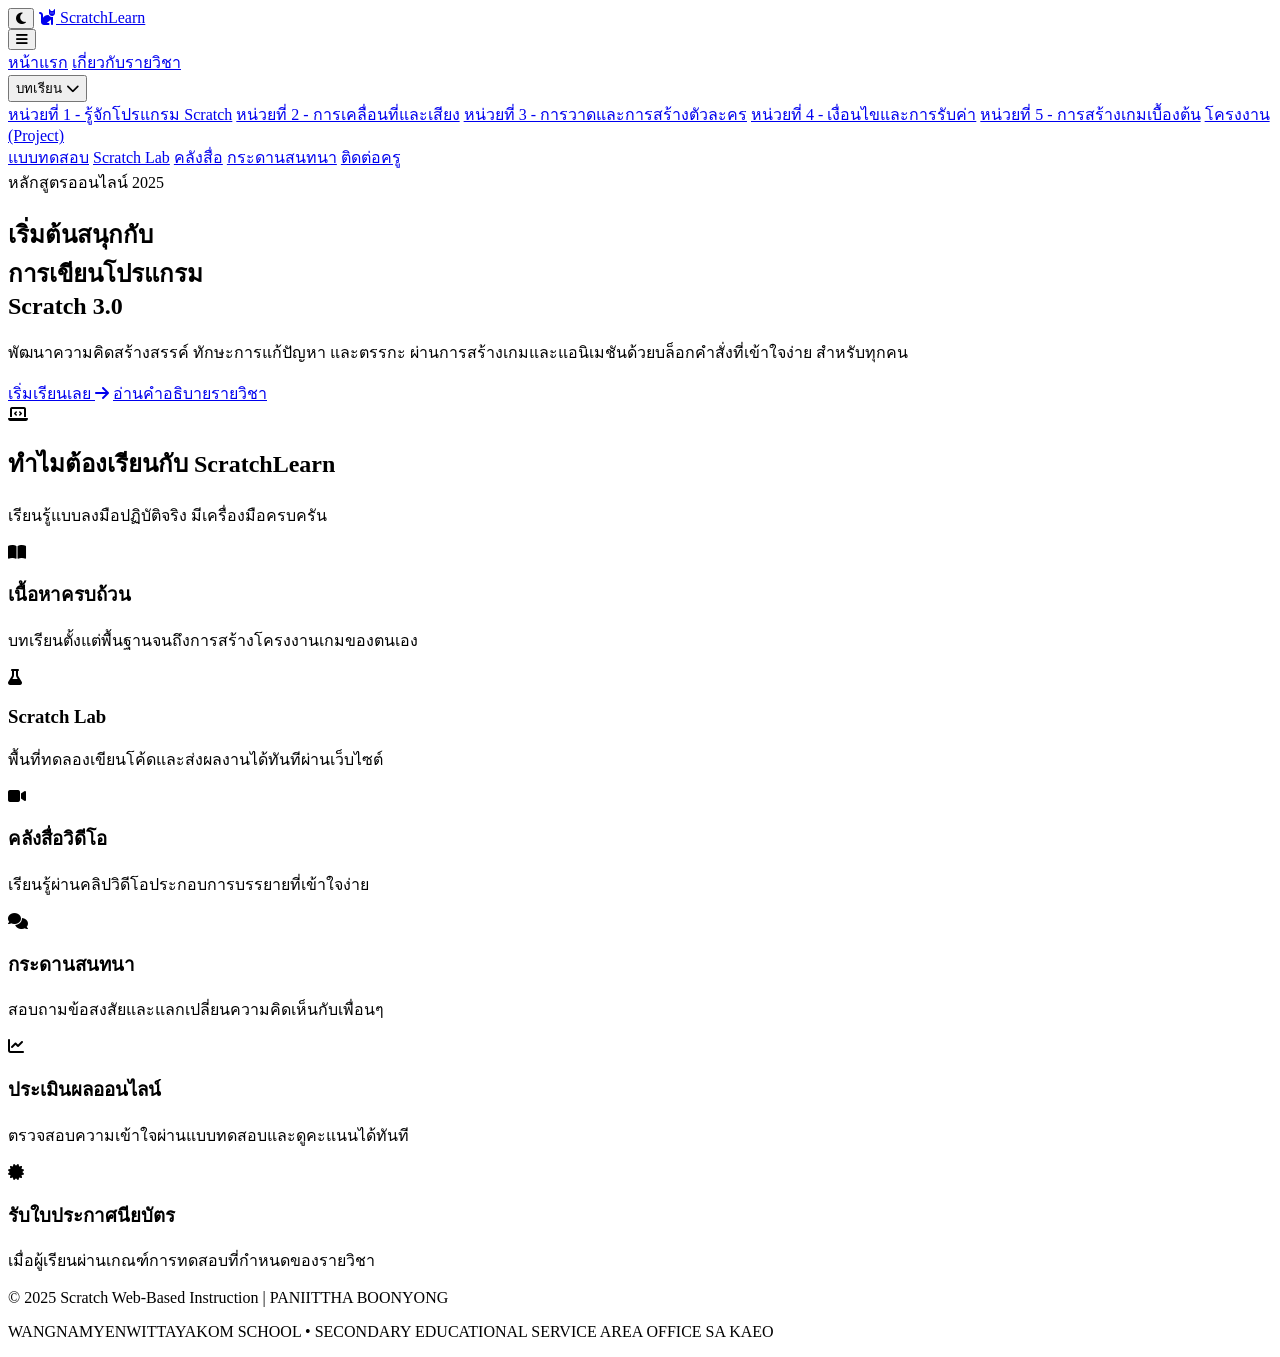
==== index.html @ 7ead74ea "Add files via upload" ====
<!doctype html>
<html lang="th">
  <head>
    <meta charset="UTF-8" />
    <meta name="viewport" content="width=device-width, initial-scale=1.0" />
    
    <!-- Security Meta Tags -->
    <meta http-equiv="Content-Security-Policy" content="default-src 'self'; script-src 'self' 'unsafe-inline' 'unsafe-eval' https://cdnjs.cloudflare.com; style-src 'self' 'unsafe-inline' https://fonts.googleapis.com https://cdnjs.cloudflare.com; font-src 'self' https://fonts.gstatic.com https://cdnjs.cloudflare.com; img-src 'self' data: https: http:; frame-src 'self' https://scratch.mit.edu https://www.youtube.com https://scratch-quest.my.canva.site; connect-src 'self' https://script.google.com https://script.googleusercontent.com;">
    <meta http-equiv="X-Content-Type-Options" content="nosniff">
    <meta http-equiv="X-Frame-Options" content="DENY">
    <meta name="referrer" content="strict-origin-when-cross-origin">

   <title>บทเรียนออนไลน์ Scratch Programming</title>
    <link rel="icon" type="image/jpeg" href="assets/LOGOprofile.jpg">
    <!-- Google Fonts: Kanit -->
    <link rel="preconnect" href="https://fonts.googleapis.com" />
    <link rel="preconnect" href="https://fonts.gstatic.com" crossorigin />
    <link
      href="https://fonts.googleapis.com/css2?family=Kanit:wght@300;400;500;600;700&display=swap"
      rel="stylesheet"
    />
    <!-- FontAwesome for Icons -->
    <link
      rel="stylesheet"
      href="https://cdnjs.cloudflare.com/ajax/libs/font-awesome/6.4.0/css/all.min.css"
    />
    <!-- Custom CSS -->
    <link rel="stylesheet" href="css/style.css" />
  </head>
  <body>
    <!-- Navigation Header -->
    <header class="navbar">
      <div class="container nav-container">
        <!-- Left Group: Toggle + Logo -->
        <div class="left-nav-group">
          <!-- Theme Toggle (Moved to Left) -->
          <button class="theme-toggle left-aligned-toggle" id="theme-toggle" type="button" aria-label="Toggle Dark Mode">
            <i class="fa-solid fa-moon"></i>
          </button>

          <!-- Logo -->
          <a href="index.html" class="logo">
            <i class="fa-solid fa-cat logo-icon"></i>
            <span>Scratch<span class="highlight">Learn</span></span>
          </a>
        </div>

        <!-- Mobile Menu Toggle -->
        <button class="mobile-toggle" id="mobile-toggle">
          <i class="fa-solid fa-bars"></i>
        </button>

        <!-- Navigation Links -->
        <nav class="nav-links" id="nav-links">
          <a href="index.html" class="nav-item active">หน้าแรก</a>
          <a href="about.html" class="nav-item">เกี่ยวกับรายวิชา</a>

          <!-- Dropdown Menu -->
          <div class="nav-item dropdown">
            <button class="dropbtn">
              บทเรียน <i class="fa-solid fa-chevron-down text-sm"></i>
            </button>
            <div class="dropdown-content">
              <a href="unit1.html">หน่วยที่ 1 - รู้จักโปรแกรม Scratch</a>
              <a href="unit2.html">หน่วยที่ 2 - การเคลื่อนที่และเสียง</a>
              <a href="unit3.html">หน่วยที่ 3 - การวาดและการสร้างตัวละคร</a>
              <a href="unit4.html">หน่วยที่ 4 - เงื่อนไขและการรับค่า</a>
              <a href="unit5.html">หน่วยที่ 5 - การสร้างเกมเบื้องต้น</a>
              <a href="project.html">โครงงาน (Project)</a>
            </div>
          </div>

          <a href="quiz.html" class="nav-item">แบบทดสอบ</a>
          <a href="scratch-lab.html" class="nav-item">Scratch Lab</a>
          <a href="media.html" class="nav-item">คลังสื่อ</a>
          <a href="webboard.html" class="nav-item">กระดานสนทนา</a>
          <a href="contact.html" class="nav-item btn-contact">ติดต่อครู</a>
        </nav>
      </div>
    </header>

    <!-- Hero Section -->
    <section class="hero">
      <div class="container hero-container">
        <div class="hero-content">
          <span class="badge">หลักสูตรออนไลน์ 2025</span>
          <h1 class="hero-title">
            เริ่มต้นสนุกกับ<br /><span class="highlight-text"
              >การเขียนโปรแกรม <br />Scratch 3.0</span
            >
          </h1>
          <p class="hero-subtitle">
            พัฒนาความคิดสร้างสรรค์ ทักษะการแก้ปัญหา และตรรกะ
            ผ่านการสร้างเกมและแอนิเมชันด้วยบล็อกคำสั่งที่เข้าใจง่าย สำหรับทุกคน
          </p>
          <div class="hero-buttons">
            <a href="unit1.html" class="btn btn-primary"
              >เริ่มเรียนเลย <i class="fa-solid fa-arrow-right"></i
            ></a>
            <a href="about.html" class="btn btn-outline">อ่านคำอธิบายรายวิชา</a>
          </div>
        </div>
        <div class="hero-image">
          <div class="image-placeholder float-animation">
            <!-- Placeholder using font-awesome to simulate a coding graphic -->
            <i class="fa-solid fa-laptop-code code-icon"></i>
            <div class="block-decoration block-1"></div>
            <div class="block-decoration block-2"></div>
            <div class="block-decoration block-3"></div>
          </div>
        </div>
      </div>
    </section>

    <!-- Features Overview -->
    <section class="features">
      <div class="container">
        <div class="section-header">
          <h2>ทำไมต้องเรียนกับ <span class="highlight">ScratchLearn</span></h2>
          <p>เรียนรู้แบบลงมือปฏิบัติจริง มีเครื่องมือครบครัน</p>
        </div>
        <div class="features-grid">
          <div class="feature-card">
            <div class="feature-icon">
              <i class="fa-solid fa-book-open"></i>
            </div>
            <h3>เนื้อหาครบถ้วน</h3>
            <p>บทเรียนตั้งแต่พื้นฐานจนถึงการสร้างโครงงานเกมของตนเอง</p>
          </div>
          <div class="feature-card">
            <div class="feature-icon"><i class="fa-solid fa-flask"></i></div>
            <h3>Scratch Lab</h3>
            <p>พื้นที่ทดลองเขียนโค้ดและส่งผลงานได้ทันทีผ่านเว็บไซต์</p>
          </div>
          <div class="feature-card">
            <div class="feature-icon"><i class="fa-solid fa-video"></i></div>
            <h3>คลังสื่อวิดีโอ</h3>
            <p>เรียนรู้ผ่านคลิปวิดีโอประกอบการบรรยายที่เข้าใจง่าย</p>
          </div>
          <div class="feature-card">
            <div class="feature-icon"><i class="fa-solid fa-comments"></i></div>
            <h3>กระดานสนทนา</h3>
            <p>สอบถามข้อสงสัยและแลกเปลี่ยนความคิดเห็นกับเพื่อนๆ</p>
          </div>
          <div class="feature-card">
            <div class="feature-icon"><i class="fa-solid fa-chart-line"></i></div>
            <h3>ประเมินผลออนไลน์</h3>
            <p>ตรวจสอบความเข้าใจผ่านแบบทดสอบและดูคะแนนได้ทันที</p>
          </div>
          <div class="feature-card">
            <div class="feature-icon"><i class="fa-solid fa-certificate"></i></div>
            <h3>รับใบประกาศนียบัตร</h3>
            <p>เมื่อผู้เรียนผ่านเกณฑ์การทดสอบที่กำหนดของรายวิชา</p>
          </div>
        </div>
      </div>
    </section>

    <!-- Footer -->
    <footer>
        <div class="container footer-content">
            <div class="footer-line"></div>
            <p class="copyright">© 2025 Scratch Web-Based Instruction | PANIITTHA BOONYONG </p>
            <p class="sub-footer">WANGNAMYENWITTAYAKOM SCHOOL • SECONDARY EDUCATIONAL SERVICE AREA OFFICE SA KAEO</p>
        </div>
    </footer>

    <!-- Custom Script -->
    <script src="js/script.js"></script>
  </body>
</html>
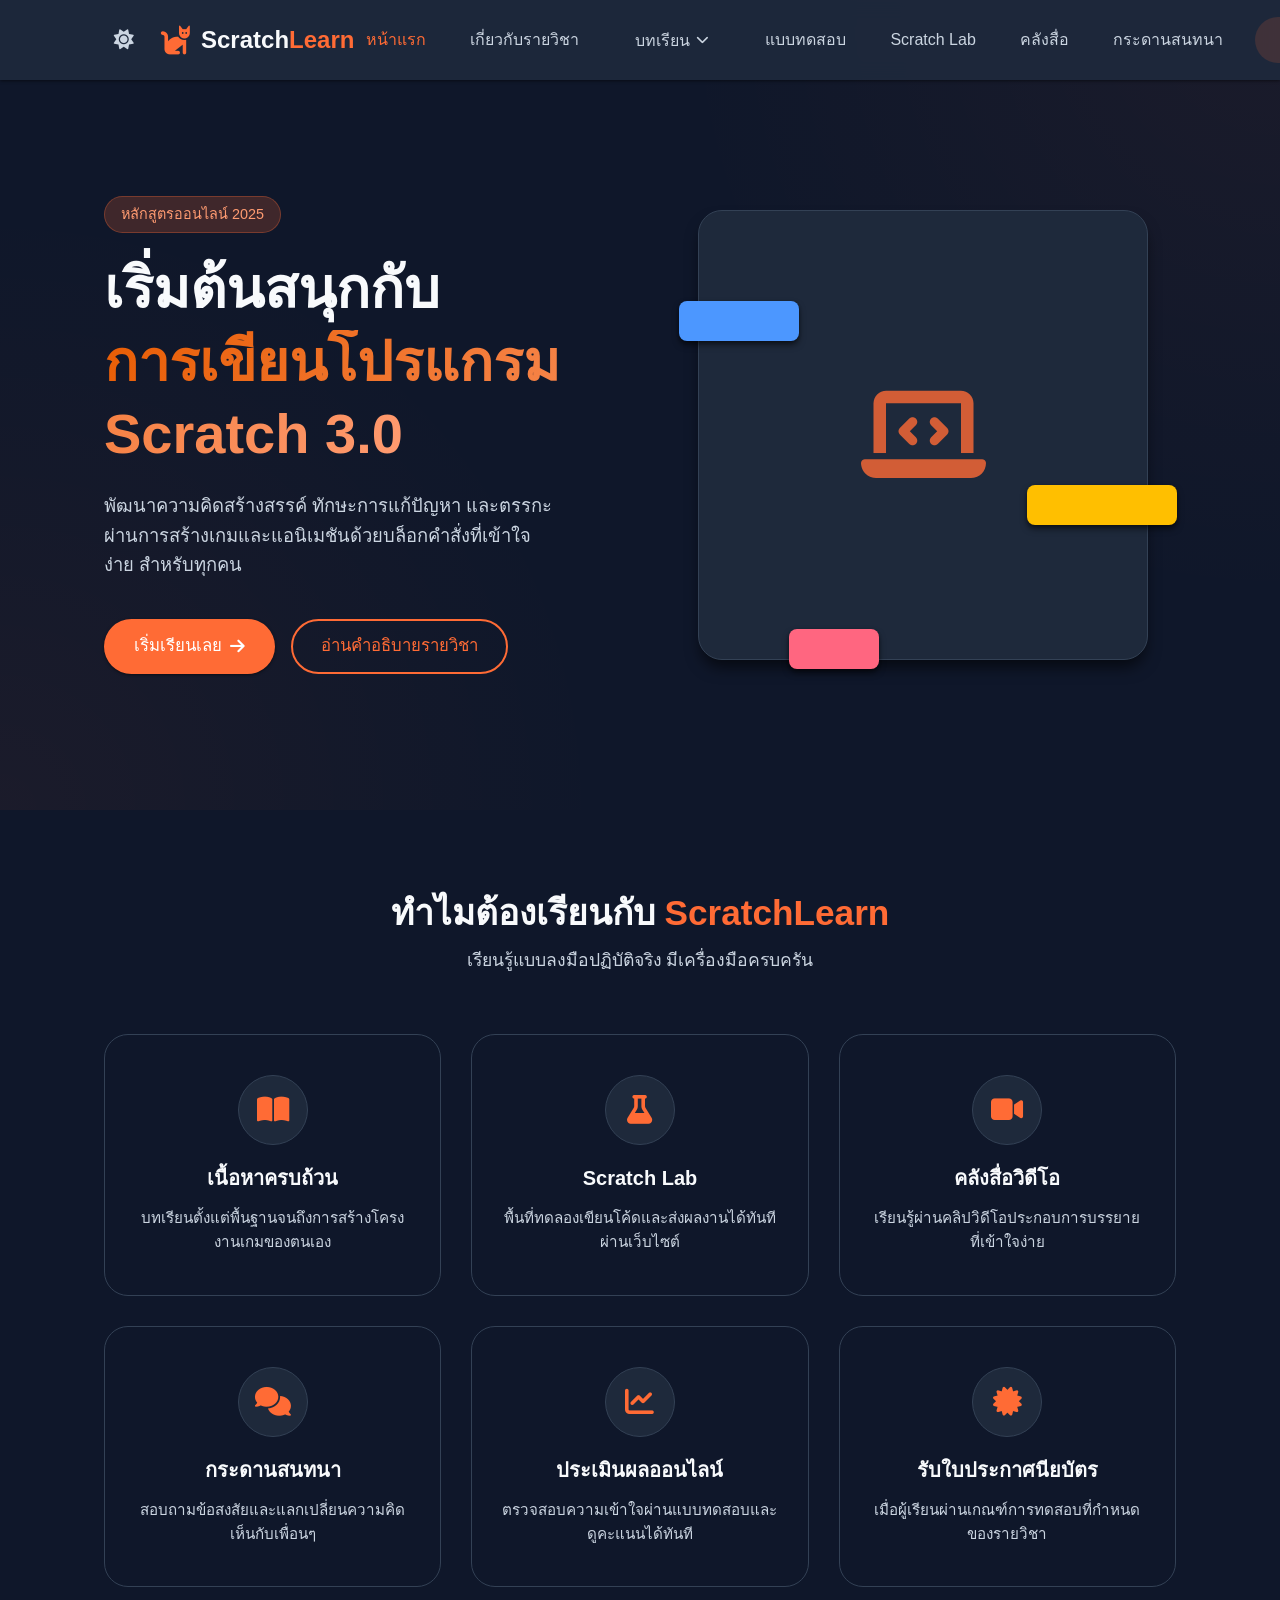
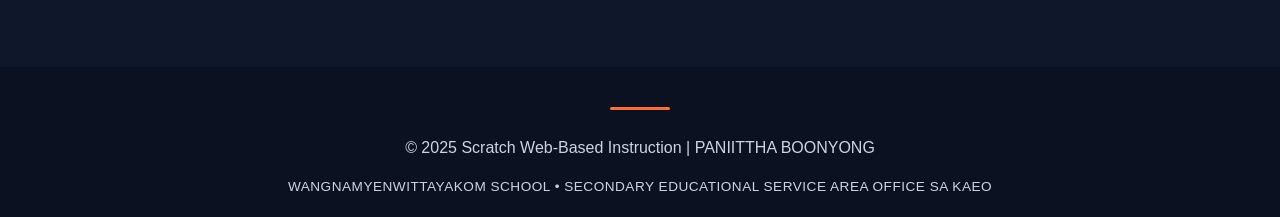
==== commit eb40f6ae: "Update index.html" ====
--- a/index.html
+++ b/index.html
@@ -11,7 +11,7 @@
     <meta name="referrer" content="strict-origin-when-cross-origin">
 
    <title>บทเรียนออนไลน์ Scratch Programming</title>
-    <link rel="icon" type="image/jpeg" href="assets/LOGOprofile.jpg">
+    <link rel="icon" type="image/jpeg" href="assets/LOGOprofile.png">
     <!-- Google Fonts: Kanit -->
     <link rel="preconnect" href="https://fonts.googleapis.com" />
     <link rel="preconnect" href="https://fonts.gstatic.com" crossorigin />
@@ -169,3 +169,4 @@
     <script src="js/script.js"></script>
   </body>
 </html>
+
--- a/css/style.css
+++ b/css/style.css
@@ -0,0 +1,835 @@
+/* =========================================
+   VARIABLES & BASE SETUP
+   ========================================= */
+:root {
+  /* Color Palette: White & Orange */
+  --primary-color: #ff6b35;
+  --primary-dark: #e85d04;
+  --primary-light: #ff9b71;
+  --bg-color: #fafafa;
+  --surface-color: #ffffff;
+
+  --text-main: #2d3748;
+  --text-muted: #718096;
+
+  --border-color: #eddeed; /* Light grey base, subtle */
+  --border-color-light: #e2e8f0;
+
+  --shadow-sm: 0 1px 3px rgba(0, 0, 0, 0.05);
+  --shadow-md: 0 4px 6px rgba(0, 0, 0, 0.05), 0 1px 3px rgba(0, 0, 0, 0.02);
+  --shadow-lg:
+    0 10px 15px -3px rgba(255, 107, 53, 0.15),
+    0 4px 6px -2px rgba(255, 107, 53, 0.05);
+
+  /* Typography */
+  --font-family: "Kanit", sans-serif;
+
+  /* Spacing & Layout */
+  --navbar-height: 80px;
+  --container-width: 1200px;
+  --radius-md: 12px;
+  --radius-lg: 24px;
+  --radius-full: 9999px;
+
+  /* Transitions */
+  --transition-fast: 0.2s ease;
+  --transition-normal: 0.3s ease;
+}
+
+/* =========================================
+   DARK THEME VARIABLES
+   ========================================= */
+[data-theme="dark"] {
+  --bg-color: #0f172a; /* Deeper midnight blue/black */
+  --surface-color: #1e293b; /* Slightly lighter shade for cards and nav */
+
+  --text-main: #f8fafc; /* Crisp white for primary text */
+  --text-muted: #cbd5e1; /* Light grey for secondary text */
+
+  --border-color: #334155;
+  --border-color-light: #334155;
+
+  --shadow-sm: 0 1px 3px rgba(0, 0, 0, 0.5);
+  --shadow-md: 0 4px 6px rgba(0, 0, 0, 0.5), 0 1px 3px rgba(0, 0, 0, 0.3);
+  --shadow-lg: 0 10px 15px -3px rgba(0, 0, 0, 0.6);
+}
+
+* {
+  margin: 0;
+  padding: 0;
+  box-sizing: border-box;
+}
+
+body {
+  font-family: var(--font-family);
+  background-color: var(--bg-color);
+  color: var(--text-main);
+  line-height: 1.6;
+  overflow-x: hidden;
+}
+
+h1,
+h2,
+h3,
+h4,
+h5,
+h6 {
+  color: var(--text-main);
+  font-weight: 600;
+  line-height: 1.3;
+}
+
+a {
+  text-decoration: none;
+  color: inherit;
+  transition: var(--transition-normal);
+}
+
+.container {
+  width: 100%;
+  max-width: var(--container-width);
+  margin: 0 auto;
+  padding: 0 5%;
+}
+
+.highlight {
+  color: var(--primary-color);
+}
+.highlight-text {
+  background: linear-gradient(
+    120deg,
+    var(--primary-dark),
+    var(--primary-light)
+  );
+  -webkit-background-clip: text;
+  background-clip: text;
+  -webkit-text-fill-color: transparent;
+}
+
+.text-sm {
+  font-size: 0.8rem;
+}
+
+/* =========================================
+   BUTTONS
+   ========================================= */
+.btn {
+  display: inline-flex;
+  align-items: center;
+  justify-content: center;
+  gap: 8px;
+  padding: 12px 28px;
+  border-radius: var(--radius-full);
+  font-weight: 500;
+  font-size: 1.05rem;
+  font-family: var(--font-family);
+  cursor: pointer;
+  transition: var(--transition-normal);
+  border: 2px solid transparent;
+}
+
+.btn-primary {
+  background-color: var(--primary-color);
+  color: white;
+  box-shadow: var(--shadow-sm);
+}
+
+.btn-primary:hover {
+  background-color: var(--primary-dark);
+  box-shadow: var(--shadow-lg);
+  transform: translateY(-2px);
+}
+
+.btn-outline {
+  background-color: transparent;
+  color: var(--primary-color);
+  border-color: var(--primary-color);
+}
+
+.btn-outline:hover {
+  background-color: var(--primary-color);
+  color: white;
+}
+
+/* =========================================
+   NAVIGATION BAR
+   ========================================= */
+.navbar {
+  background-color: rgba(255, 255, 255, 0.95); /* Light mode default */
+  backdrop-filter: blur(10px);
+  position: fixed;
+  top: 0;
+  width: 100%;
+  height: var(--navbar-height);
+  box-shadow: var(--shadow-sm);
+  z-index: 1000;
+  transition: var(--transition-fast);
+}
+
+[data-theme="dark"] .navbar {
+  background-color: rgba(
+    30,
+    41,
+    59,
+    0.95
+  ); /* Match surface color with opacity */
+}
+
+.nav-container {
+  display: flex;
+  justify-content: space-between;
+  align-items: center;
+  height: 100%;
+}
+
+/* Container for left items (toggle + logo) */
+.left-nav-group {
+  display: flex;
+  align-items: center;
+  gap: 15px;
+}
+
+.logo {
+  display: flex;
+  align-items: center;
+  gap: 10px;
+  font-size: 1.5rem;
+  font-weight: 700;
+  color: var(--text-main);
+}
+
+.logo-icon {
+  color: var(--primary-color);
+  font-size: 1.8rem;
+}
+
+.nav-links {
+  display: flex;
+  align-items: center;
+  gap: 20px;
+}
+
+.nav-item {
+  font-size: 1rem;
+  font-weight: 500;
+  color: var(--text-muted);
+  position: relative;
+  padding: 8px 12px;
+  white-space: nowrap;
+}
+
+.nav-item:hover,
+.nav-item.active {
+  color: var(--primary-color);
+}
+
+/* Dropdown */
+.dropdown {
+  position: relative;
+  display: inline-block;
+}
+
+.dropbtn {
+  background: none;
+  border: none;
+  font-family: inherit;
+  font-size: 1rem;
+  font-weight: 500;
+  color: var(--text-muted);
+  cursor: pointer;
+  display: flex;
+  align-items: center;
+  gap: 6px;
+  padding: 8px 12px;
+  white-space: nowrap;
+}
+
+.dropdown:hover .dropbtn {
+  color: var(--primary-color);
+}
+
+.dropdown-content {
+  visibility: hidden;
+  opacity: 0;
+  position: absolute;
+  top: 100%;
+  left: 0;
+  background-color: var(--surface-color);
+  min-width: 260px;
+  box-shadow: var(--shadow-md);
+  border-radius: var(--radius-md);
+  padding: 10px 0;
+  z-index: 1;
+  transition: var(--transition-fast);
+  transform: translateY(10px);
+  border: 1px solid var(--border-color-light);
+}
+
+.dropdown:hover .dropdown-content {
+  visibility: visible;
+  opacity: 1;
+  transform: translateY(0);
+}
+
+.dropdown-content a {
+  color: var(--text-main);
+  padding: 12px 20px;
+  display: block;
+  font-size: 0.95rem;
+  transition: var(--transition-fast);
+}
+
+.dropdown-content a:hover {
+  background-color: #fff3eb; /* Very light orange */
+  color: var(--primary-color);
+  padding-left: 25px; /* slight indent effect on hover */
+}
+
+[data-theme="dark"] .dropdown-content a:hover {
+  background-color: rgba(
+    255,
+    107,
+    53,
+    0.15
+  ); /* Translucent orange for dark mode */
+}
+
+/* Specific Contact Button */
+.btn-contact {
+  background-color: #fff3eb;
+  color: var(--primary-color);
+  border-radius: var(--radius-full);
+  padding: 10px 24px;
+}
+
+[data-theme="dark"] .btn-contact {
+  background-color: rgba(255, 107, 53, 0.15);
+}
+
+.btn-contact:hover {
+  background-color: var(--primary-color);
+  color: white;
+}
+
+/* Theme Toggle Button */
+.theme-toggle {
+  background: none;
+  border: none;
+  font-size: 1.25rem;
+  color: var(--text-muted);
+  cursor: pointer;
+  transition: var(--transition-normal);
+  display: flex;
+  align-items: center;
+  justify-content: center;
+  width: 40px;
+  height: 40px;
+  border-radius: 50%;
+}
+
+.theme-toggle:hover {
+  color: var(--primary-color);
+  background-color: var(--surface-color);
+  box-shadow: var(--shadow-sm);
+}
+
+.mobile-toggle {
+  display: none;
+  background: none;
+  border: none;
+  font-size: 1.5rem;
+  color: var(--text-main);
+  cursor: pointer;
+}
+
+/* =========================================
+   HERO SECTION
+   ========================================= */
+.hero {
+  padding-top: calc(var(--navbar-height) + 60px);
+  padding-bottom: 80px;
+  min-height: 90vh;
+  display: flex;
+  align-items: center;
+  overflow: hidden;
+  position: relative;
+  background-image:
+    radial-gradient(
+      circle at right top,
+      rgba(255, 107, 53, 0.05) 0%,
+      transparent 40%
+    ),
+    radial-gradient(
+      circle at left bottom,
+      rgba(255, 107, 53, 0.05) 0%,
+      transparent 40%
+    );
+}
+
+.hero-container {
+  display: grid;
+  grid-template-columns: 1fr 1fr;
+  gap: 60px;
+  align-items: center;
+}
+
+.badge {
+  display: inline-block;
+  padding: 6px 16px;
+  background-color: #fff3eb;
+  color: var(--primary-color);
+  font-weight: 500;
+  font-size: 0.9rem;
+  border-radius: var(--radius-full);
+  margin-bottom: 20px;
+}
+
+[data-theme="dark"] .badge {
+  background-color: rgba(255, 107, 53, 0.2);
+  color: var(--primary-light);
+  border: 1px solid rgba(255, 107, 53, 0.3);
+}
+
+.hero-title {
+  font-size: 3.5rem;
+  margin-bottom: 20px;
+}
+
+.hero-subtitle {
+  font-size: 1.15rem;
+  color: var(--text-muted);
+  margin-bottom: 40px;
+  max-width: 90%;
+}
+
+.hero-buttons {
+  display: flex;
+  gap: 16px;
+}
+
+/* Hero Image & Animation Placeholder */
+.hero-image {
+  position: relative;
+  display: flex;
+  justify-content: center;
+  align-items: center;
+}
+
+.image-placeholder {
+  width: 100%;
+  aspect-ratio: 1;
+  max-width: 450px;
+  background: var(--surface-color);
+  border-radius: var(--radius-lg);
+  box-shadow: var(--shadow-lg);
+  display: flex;
+  justify-content: center;
+  align-items: center;
+  position: relative;
+  border: 1px solid var(--border-color-light);
+}
+
+.code-icon {
+  font-size: 100px;
+  color: var(--primary-color);
+  opacity: 0.8;
+}
+
+/* Decorative floating blocks simulating scratch blocks */
+.block-decoration {
+  position: absolute;
+  width: 120px;
+  height: 40px;
+  border-radius: 8px;
+  background-color: var(--primary-color);
+  box-shadow: var(--shadow-md);
+}
+
+.block-1 {
+  top: 20%;
+  left: -20px;
+  background-color: #4c97ff; /* Scratch motion blue */
+  animation: float 6s ease-in-out infinite;
+}
+
+.block-2 {
+  bottom: 30%;
+  right: -30px;
+  background-color: #ffbf00; /* Scratch event yellow */
+  width: 150px;
+  animation: float 5s ease-in-out infinite reverse;
+}
+
+.block-3 {
+  bottom: -10px;
+  left: 20%;
+  background-color: #ff6680; /* Scratch custom red */
+  width: 90px;
+  animation: float 7s ease-in-out infinite 1s;
+}
+
+.float-animation {
+  animation: float-main 8s ease-in-out infinite;
+}
+
+@keyframes float {
+  0% {
+    transform: translateY(0px) rotate(0deg);
+  }
+  50% {
+    transform: translateY(-15px) rotate(2deg);
+  }
+  100% {
+    transform: translateY(0px) rotate(0deg);
+  }
+}
+
+@keyframes float-main {
+  0% {
+    transform: translateY(0px);
+  }
+  50% {
+    transform: translateY(-10px);
+  }
+  100% {
+    transform: translateY(0px);
+  }
+}
+
+/* =========================================
+   FEATURES SECTION
+   ========================================= */
+.features {
+  padding: 80px 0;
+  background-color: white; /* Default Light */
+}
+
+[data-theme="dark"] .features {
+  background-color: var(--bg-color);
+}
+
+.section-header {
+  text-align: center;
+  margin-bottom: 60px;
+}
+
+.section-header h2 {
+  font-size: 2.2rem;
+  margin-bottom: 10px;
+}
+
+.section-header p {
+  color: var(--text-muted);
+  font-size: 1.1rem;
+}
+
+.features-grid {
+  display: grid;
+  grid-template-columns: repeat(auto-fit, minmax(250px, 1fr));
+  gap: 30px;
+}
+
+.feature-card {
+  background-color: var(--bg-color);
+  border: 1px solid var(--border-color-light);
+  border-radius: var(--radius-lg);
+  padding: 40px 30px;
+  text-align: center;
+  transition: var(--transition-normal);
+}
+
+.feature-card:hover {
+  transform: translateY(-5px);
+  box-shadow: var(--shadow-md);
+  border-color: rgba(255, 107, 53, 0.3);
+}
+
+.feature-icon {
+  width: 70px;
+  height: 70px;
+  background-color: var(--surface-color);
+  color: var(--primary-color);
+  border-radius: 50%;
+  display: flex;
+  justify-content: center;
+  align-items: center;
+  font-size: 1.8rem;
+  margin: 0 auto 20px auto;
+  transition: var(--transition-normal);
+  border: 1px solid var(--border-color-light);
+}
+
+.feature-card:hover .feature-icon {
+  background-color: var(--primary-color);
+  color: white;
+}
+
+.feature-card h3 {
+  margin-bottom: 15px;
+  font-size: 1.25rem;
+}
+
+.feature-card p {
+  color: var(--text-muted);
+  font-size: 0.95rem;
+}
+
+/* =========================================
+   FOOTER
+   ========================================= */
+footer {
+  background-color: var(
+    --text-main
+  ); /* Match main text color for a sleek dark footer */
+  color: var(--surface-color);
+  padding: 40px 0 20px;
+  text-align: center;
+}
+
+[data-theme="dark"] footer {
+  background-color: #0b1121; /* Even darker blue for the footer in dark mode */
+  color: var(--text-muted);
+}
+
+.footer-content {
+  display: flex;
+  flex-direction: column;
+  align-items: center;
+  gap: 15px;
+}
+
+.footer-line {
+  width: 60px;
+  height: 3px;
+  background-color: var(--primary-color);
+  margin-bottom: 10px;
+  border-radius: var(--radius-full);
+}
+
+.copyright {
+  font-size: 1rem;
+  font-weight: 500;
+}
+
+.sub-footer {
+  font-size: 0.85rem;
+  color: var(--text-muted);
+  letter-spacing: 0.5px;
+}
+
+/* =========================================
+   PAGE HEADER (UNITS)
+   ========================================= */
+.unit-header {
+  padding-top: calc(var(--navbar-height) + 40px);
+  background: linear-gradient(135deg, var(--bg-color), #fff3eb);
+  text-align: center;
+  padding-bottom: 40px;
+  border-bottom: 1px solid var(--border-color-light);
+}
+
+[data-theme="dark"] .unit-header {
+  background: linear-gradient(135deg, var(--bg-color), rgba(255, 107, 53, 0.1));
+}
+
+.unit-title {
+  font-size: 2.5rem;
+  margin-bottom: 10px;
+  color: var(--text-main);
+}
+
+.unit-description {
+  color: var(--text-muted);
+  font-size: 1.1rem;
+}
+
+/* =========================================
+   RESPONSIVE DESIGN
+   ========================================= */
+@media (max-width: 992px) {
+  .hero-title {
+    font-size: 2.8rem;
+  }
+  .hero-container {
+    grid-template-columns: 1fr;
+    text-align: center;
+  }
+  .hero-content {
+    display: flex;
+    flex-direction: column;
+    align-items: center;
+  }
+  .hero-subtitle {
+    margin: 20px auto 30px;
+  }
+  .hero-image {
+    margin-top: 40px;
+  }
+}
+
+@media (max-width: 768px) {
+  .nav-links {
+    position: fixed;
+    top: var(--navbar-height);
+    left: 0;
+    width: 100%;
+    background-color: var(--surface-color); /* Updated for dark mode support */
+    flex-direction: column;
+    align-items: flex-start;
+    padding: 20px 5%;
+    box-shadow: var(--shadow-md);
+    transform: translateY(-150%);
+    opacity: 0;
+    transition: var(--transition-normal);
+    border-top: 1px solid var(--border-color-light);
+    gap: 10px;
+  }
+
+  .nav-links.active {
+    transform: translateY(0);
+    opacity: 1;
+  }
+
+  .nav-item {
+    width: 100%;
+    display: block;
+  }
+  .mobile-toggle {
+    display: block;
+  }
+
+  .dropdown-content {
+    position: static;
+    box-shadow: none;
+    visibility: visible;
+    opacity: 1;
+    display: none;
+    transform: translateY(0);
+    border-left: 2px solid var(--primary-light);
+    margin-left: 10px;
+    background-color: transparent;
+  }
+
+  .dropdown.active .dropdown-content {
+    display: block;
+  }
+
+  .hero-title {
+    font-size: 2.2rem;
+  }
+  .hero-buttons {
+    flex-direction: column;
+    width: 100%;
+    gap: 12px;
+  }
+}
+
+/* =========================================
+   MODAL STYLES (WEBBOARD)
+   ========================================= */
+.modal-overlay {
+  position: fixed;
+  top: 0;
+  left: 0;
+  width: 100%;
+  height: 100%;
+  background: rgba(0, 0, 0, 0.5);
+  backdrop-filter: blur(4px);
+  z-index: 2000;
+  display: flex;
+  justify-content: center;
+  align-items: center;
+  visibility: hidden;
+  opacity: 0;
+  transition: var(--transition-normal);
+}
+
+.modal-overlay.active {
+  visibility: visible;
+  opacity: 1;
+}
+
+.modal-content {
+  background: var(--surface-color);
+  width: 90%;
+  max-width: 500px;
+  border-radius: var(--radius-lg);
+  box-shadow: var(--shadow-lg);
+  transform: translateY(20px);
+  transition: var(--transition-normal);
+  border: 1px solid var(--border-color-light);
+  overflow: hidden;
+}
+
+.modal-overlay.active .modal-content {
+  transform: translateY(0);
+}
+
+.modal-header {
+  padding: 20px 25px;
+  border-bottom: 1px solid var(--border-color-light);
+  display: flex;
+  justify-content: space-between;
+  align-items: center;
+}
+
+.modal-header h2 {
+  font-size: 1.5rem;
+  margin: 0;
+  color: var(--primary-color);
+}
+
+.modal-close {
+  background: none;
+  border: none;
+  font-size: 1.5rem;
+  color: var(--text-muted);
+  cursor: pointer;
+  transition: var(--transition-fast);
+}
+
+.modal-close:hover {
+  color: var(--primary-color);
+}
+
+.modal-body {
+  padding: 25px;
+}
+
+.form-group {
+  margin-bottom: 20px;
+}
+
+.form-group label {
+  display: block;
+  margin-bottom: 8px;
+  font-weight: 500;
+  color: var(--text-main);
+}
+
+.form-control {
+  width: 100%;
+  padding: 12px 15px;
+  border-radius: var(--radius-md);
+  border: 1px solid var(--border-color-light);
+  background: var(--bg-color);
+  color: var(--text-main);
+  font-family: var(--font-family);
+  font-size: 1rem;
+  transition: var(--transition-fast);
+}
+
+.form-control:focus {
+  outline: none;
+  border-color: var(--primary-color);
+  box-shadow: 0 0 0 3px rgba(255, 107, 53, 0.1);
+}
+
+.modal-footer {
+  padding: 15px 25px;
+  border-top: 1px solid var(--border-color-light);
+  display: flex;
+  justify-content: flex-end;
+  gap: 15px;
+  background: var(--bg-color);
+}
